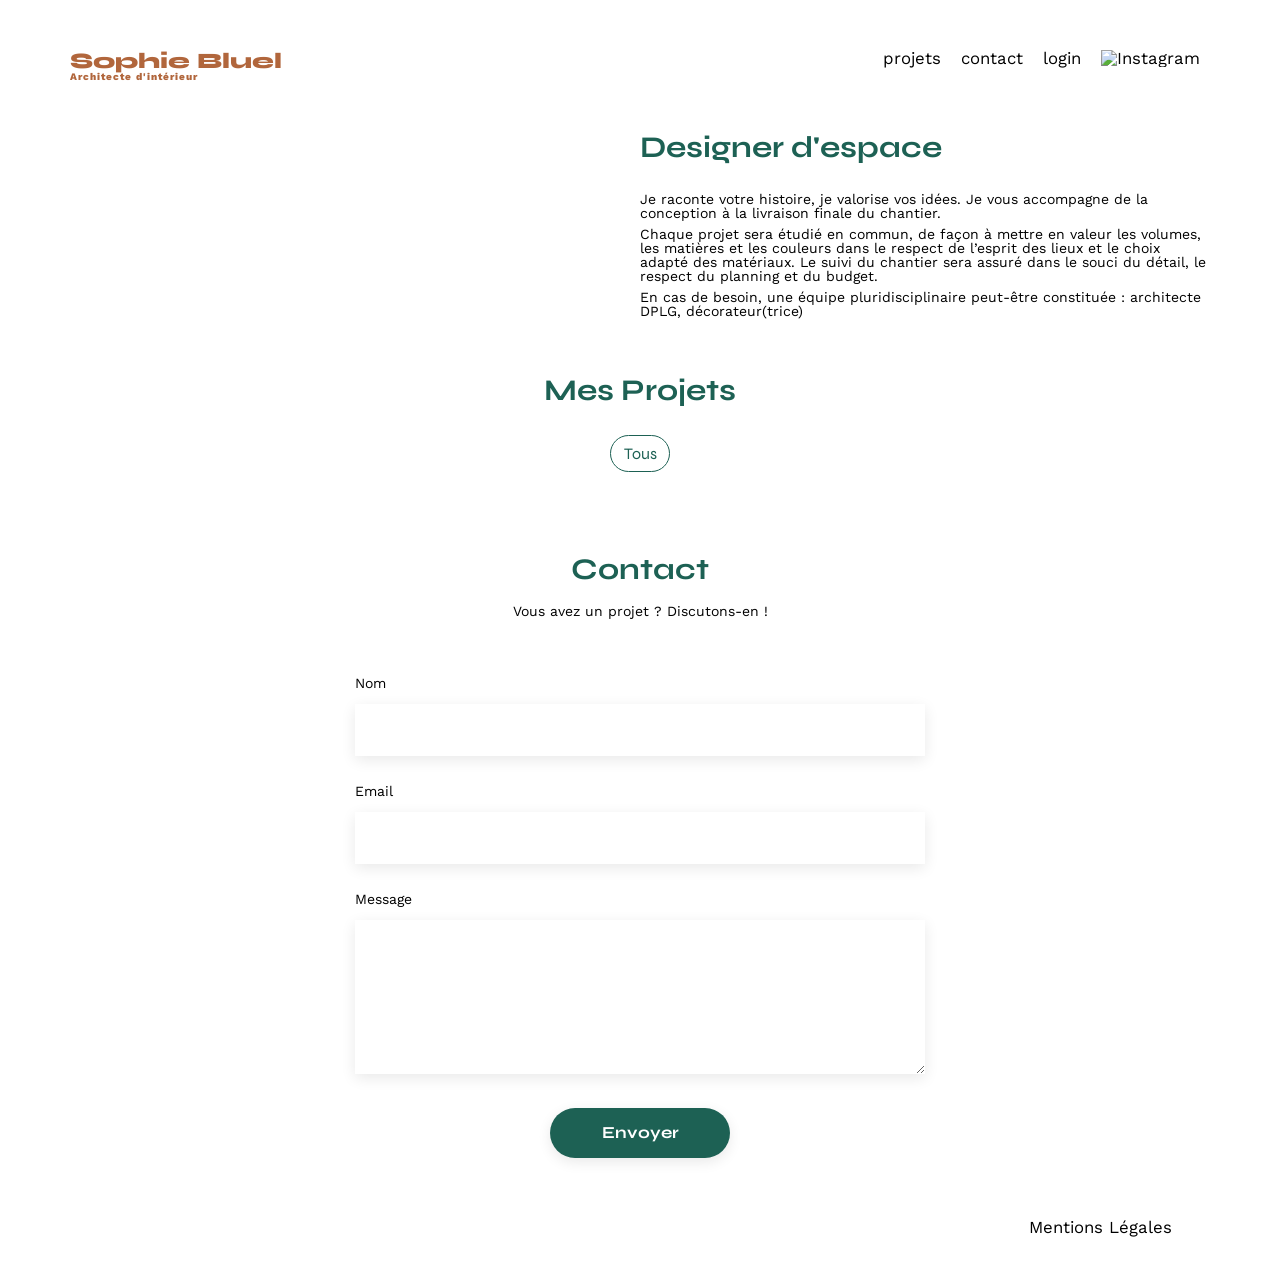
==== FrontEnd/index.html @ e363acc3 "first commit" ====
<!doctype html>
<html lang="fr">
  <head>
    <meta charset="UTF-8" />
    <title>Sophie Bluel - Architecte d'intérieur</title>
    <meta name="viewport" content="width=device-width, initial-scale=1.0" />
    <link rel="preconnect" href="https://fonts.googleapis.com" />
    <link rel="preconnect" href="https://fonts.gstatic.com" crossorigin />
    <link
      href="https://fonts.googleapis.com/css2?family=Syne:wght@700;800&family=Work+Sans&display=swap"
      rel="stylesheet"
    />
    <meta name="description" content="" />
    <link rel="stylesheet" href="./assets/style.css" />
  </head>
  <body>
    <header>
      <h1>Sophie Bluel <span>Architecte d'intérieur</span></h1>
      <nav>
        <ul>
          <li>projets</li>
          <li>contact</li>
          <li>login</li>
          <li><img src="./assets/icons/instagram.png" alt="Instagram" /></li>
        </ul>
      </nav>
    </header>
    <main>
      <section id="introduction">
        <figure>
          <img src="./assets/images/sophie-bluel.png" alt="" />
        </figure>
        <article>
          <h2>Designer d'espace</h2>
          <p>
            Je raconte votre histoire, je valorise vos idées. Je vous accompagne
            de la conception à la livraison finale du chantier.
          </p>
          <p>
            Chaque projet sera étudié en commun, de façon à mettre en valeur les
            volumes, les matières et les couleurs dans le respect de l’esprit
            des lieux et le choix adapté des matériaux. Le suivi du chantier
            sera assuré dans le souci du détail, le respect du planning et du
            budget.
          </p>
          <p>
            En cas de besoin, une équipe pluridisciplinaire peut-être constituée
            : architecte DPLG, décorateur(trice)
          </p>
        </article>
      </section>
      <section id="portfolio">
        <h2>Mes Projets</h2>
        <div class="gallery"></div>
      </section>
      <section id="contact">
        <h2>Contact</h2>
        <p>Vous avez un projet ? Discutons-en !</p>
        <form action="#" method="post">
          <label for="name">Nom</label>
          <input type="text" name="name" id="name" />
          <label for="email">Email</label>
          <input type="email" name="email" id="email" />
          <label for="message">Message</label>
          <textarea name="message" id="message" cols="30" rows="10"></textarea>
          <input type="submit" value="Envoyer" />
        </form>
      </section>
    </main>

    <footer>
      <nav>
        <ul>
          <li>Mentions Légales</li>
        </ul>
      </nav>
    </footer>

    <script src="./assets/script.js"></script>
  </body>
</html>
---- FrontEnd/assets/style.css ----
/* http://meyerweb.com/eric/tools/css/reset/
   v2.0 | 20110126
   License: none (public domain)
*/

html, body, div, span, applet, object, iframe,
h1, h2, h3, h4, h5, h6, p, blockquote, pre,
a, abbr, acronym, address, big, cite, code,
del, dfn, em, img, ins, kbd, q, s, samp,
small, strike, strong, sub, sup, tt, var,
b, u, i, center,
dl, dt, dd, ol, ul, li,
fieldset, form, label, legend,
table, caption, tbody, tfoot, thead, tr, th, td,
article, aside, canvas, details, embed,
figure, figcaption, footer, header, hgroup,
menu, nav, output, ruby, section, summary,
time, mark, audio, video {
	margin: 0;
	padding: 0;
	border: 0;
	font-size: 100%;
	font: inherit;
	vertical-align: baseline;
}
/* HTML5 display-role reset for older browsers */
article, aside, details, figcaption, figure,
footer, header, hgroup, menu, nav, section {
	display: block;
}
body {
	line-height: 1;
}
ol, ul {
	list-style: none;
}
blockquote, q {
	quotes: none;
}
blockquote:before, blockquote:after,
q:before, q:after {
	content: '';
	content: none;
}
table {
	border-collapse: collapse;
	border-spacing: 0;
}
/** end reset css**/
body {
	max-width: 1140px;
	margin:auto;
	font-family: 'Work Sans' ;
	font-size: 14px;
}
header {
	display: flex;
	justify-content: space-between;
	margin: 50px 0
}
section {
	margin: 50px 0
}

h1{
	display: flex;
	flex-direction: column;
	font-family: 'Syne';
	font-size: 22px;
	font-weight: 800;
	color: #B1663C
}

h1 > span {
	font-family: 'Work Sans';
	font-size:10px;
	letter-spacing: 0.1em;
;
}

h2{
	font-family: 'Syne';
	font-weight: 700;
	font-size: 30px;
	color: #1D6154
}
nav ul {
	display: flex;
	align-items: center;
	list-style-type: none;

}
nav li {
	padding: 0 10px;
	font-size: 1.2em;
}

li:hover {
	color: #B1663C;
}
#introduction {
	display: flex;
	align-items: center;
}
#introduction figure {
	flex: 1
}
#introduction img {
	display: block;
	margin: auto;
	width: 80%;
}

#introduction article {
	flex: 1
}
#introduction h2 {
	margin-bottom: 1em;
}

#introduction p {
	margin-bottom: 0.5em;
}
#portfolio h2 {
	text-align: center;
	margin-bottom: 1em;
}
.gallery {
	width: 100%;
	display: grid;
	grid-template-columns: 1fr 1fr 1fr;
	grid-column-gap: 20px;
	grid-row-gap: 20px;
}

.gallery img {
	width: 100%;

}
#contact {
	width: 50%;
margin: auto;
}
#contact > * {
	text-align: center;

}
#contact h2{
	margin-bottom: 20px;
}
#contact form {
	text-align: left;
	margin-top:30px;
	display: flex;
	flex-direction: column;
}

#contact input {
	height: 50px;
	font-size: 1.2em;
	border: none;
	box-shadow: 0px 4px 14px rgba(0, 0, 0, 0.09);
}
#contact label {
	margin: 2em 0 1em 0;
}
#contact textarea {
	border: none;
	box-shadow: 0px 4px 14px rgba(0, 0, 0, 0.09);
}

input[type="submit"]{
	font-family: 'Syne';
	font-weight: 700;
	color: white;
	background-color: #1D6154;
	margin : 2em auto ;
	width: 180px;
	text-align: center;
	border-radius: 60px ;
}

footer nav ul {
	display: flex;
	justify-content: flex-end;
	margin: 2em
}

.categoriesFilter {
	display: flex;
	justify-content: center;
	gap: 1rem;
	margin-block-end: 2rem;

	& button {
		border: 1px solid #1D6154;
		color: #1D6154;
		background-color: white;
		border-radius: 60px;
		font-family: Syne;
		font-size: 1rem;
		padding: .5rem .8rem;
		cursor: pointer;

		&:hover {
		color: #fff;
		background-color: #1D6154;
		color: #00b7e4;
		}

		&.color {
		color: #fff;
		background-color: #1D6154;			
		}
	}
}
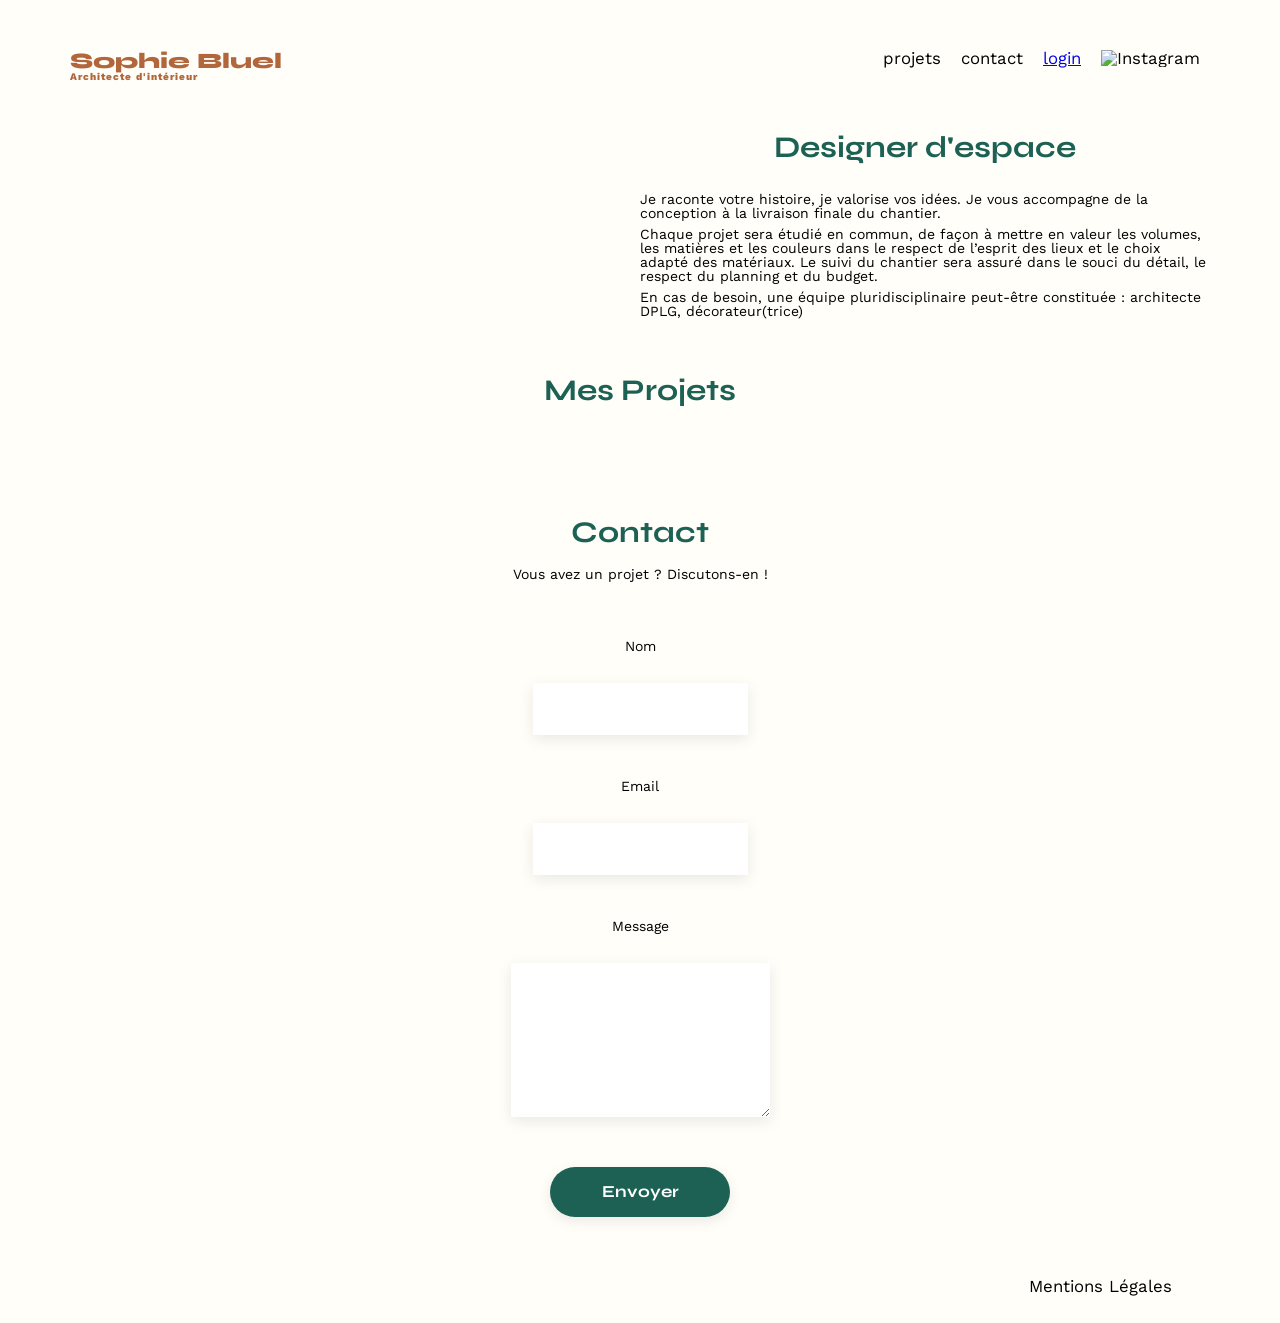
==== commit d076f5cc: "feat: add login page" ====
--- a/FrontEnd/index.html
+++ b/FrontEnd/index.html
@@ -20,7 +20,7 @@
         <ul>
           <li>projets</li>
           <li>contact</li>
-          <li>login</li>
+          <li><a href="./login.html">login</a></li>
           <li><img src="./assets/icons/instagram.png" alt="Instagram" /></li>
         </ul>
       </nav>
--- a/FrontEnd/assets/style.css
+++ b/FrontEnd/assets/style.css
@@ -30,6 +30,7 @@
 }
 body {
 	line-height: 1;
+	background: #FFFEF8;
 }
 ol, ul {
 	list-style: none;
@@ -213,4 +214,36 @@
 		background-color: #1D6154;			
 		}
 	}
-}+}
+
+/* login */
+h2 {
+	text-align: center;
+	margin-block-end: 2rem;
+}
+
+form {
+	display: flex;
+	flex-direction: column;
+	align-items: center;
+	gap: 1rem;
+
+	& label {
+		display: flex;
+		flex-direction: column;
+		gap: .5rem;
+
+		& input {
+			box-shadow: 0px 4px 14px 0px #00000017;
+			border: none;
+			padding: .5rem 2rem ;
+			font-size: 1rem;
+		}
+	}
+
+	& .loginBtn {
+			padding: .5rem;
+		}
+}
+
+
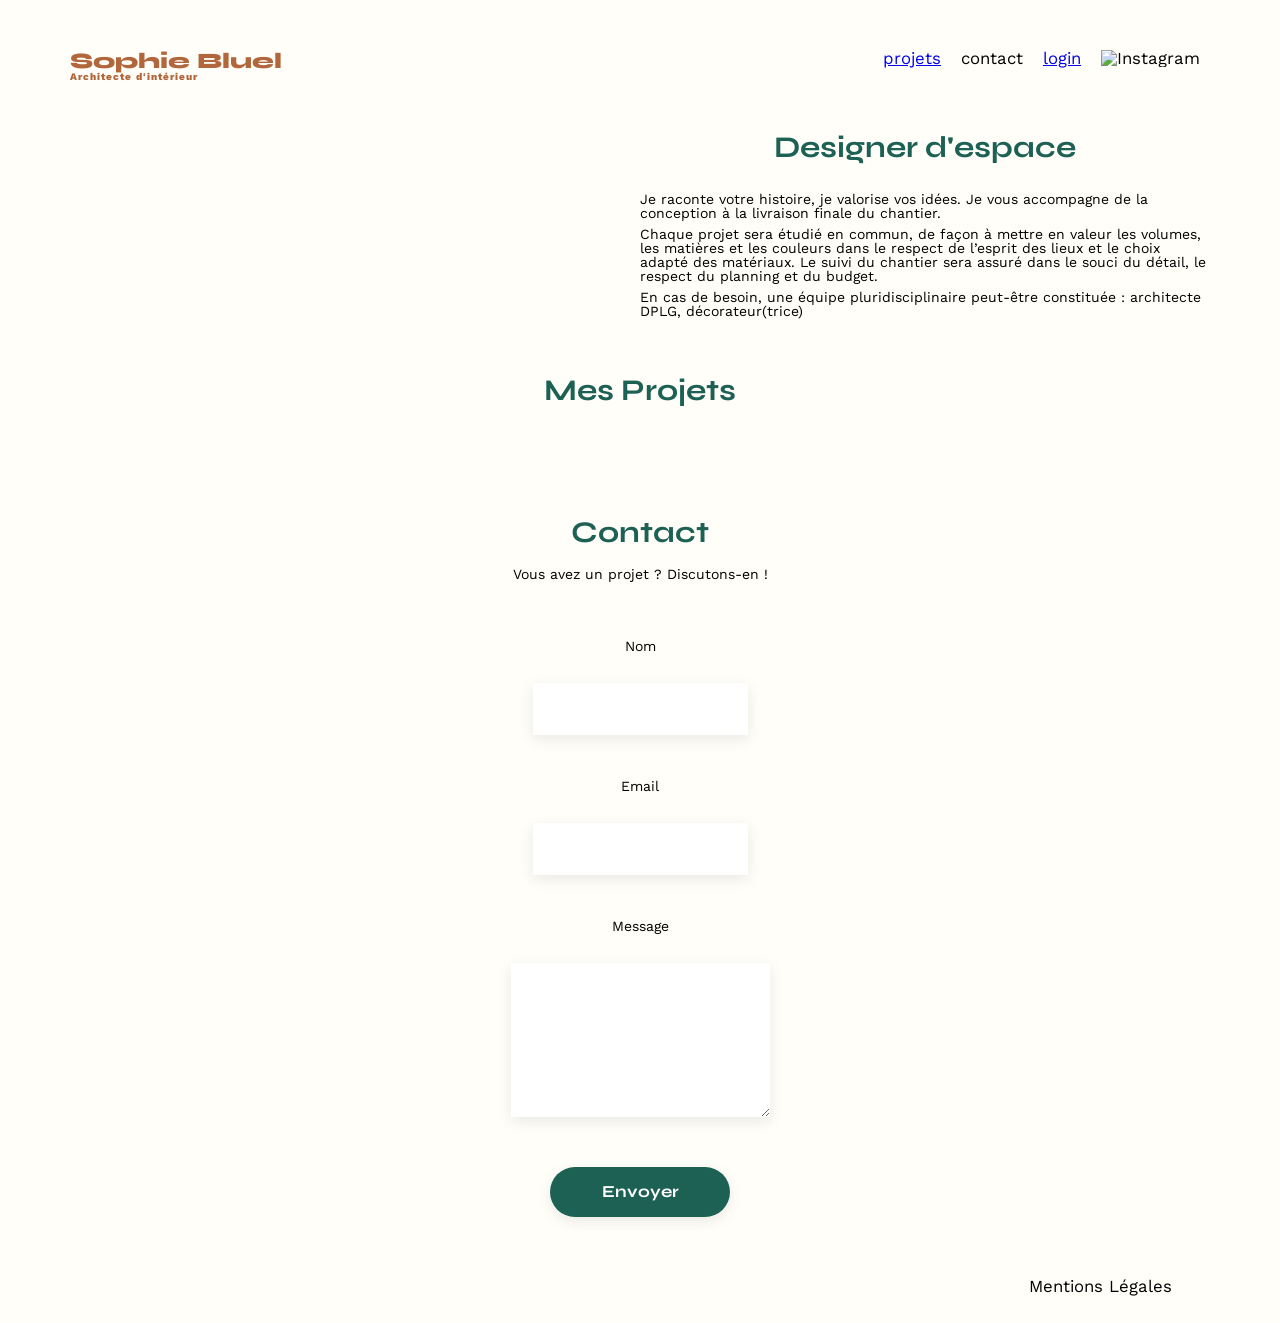
==== commit e7427bd0: "feat: add login JS to authenticate and store token" ====
--- a/FrontEnd/index.html
+++ b/FrontEnd/index.html
@@ -18,7 +18,7 @@
       <h1>Sophie Bluel <span>Architecte d'intérieur</span></h1>
       <nav>
         <ul>
-          <li>projets</li>
+          <li><a href="index.html">projets</a></li>
           <li>contact</li>
           <li><a href="./login.html">login</a></li>
           <li><img src="./assets/icons/instagram.png" alt="Instagram" /></li>
